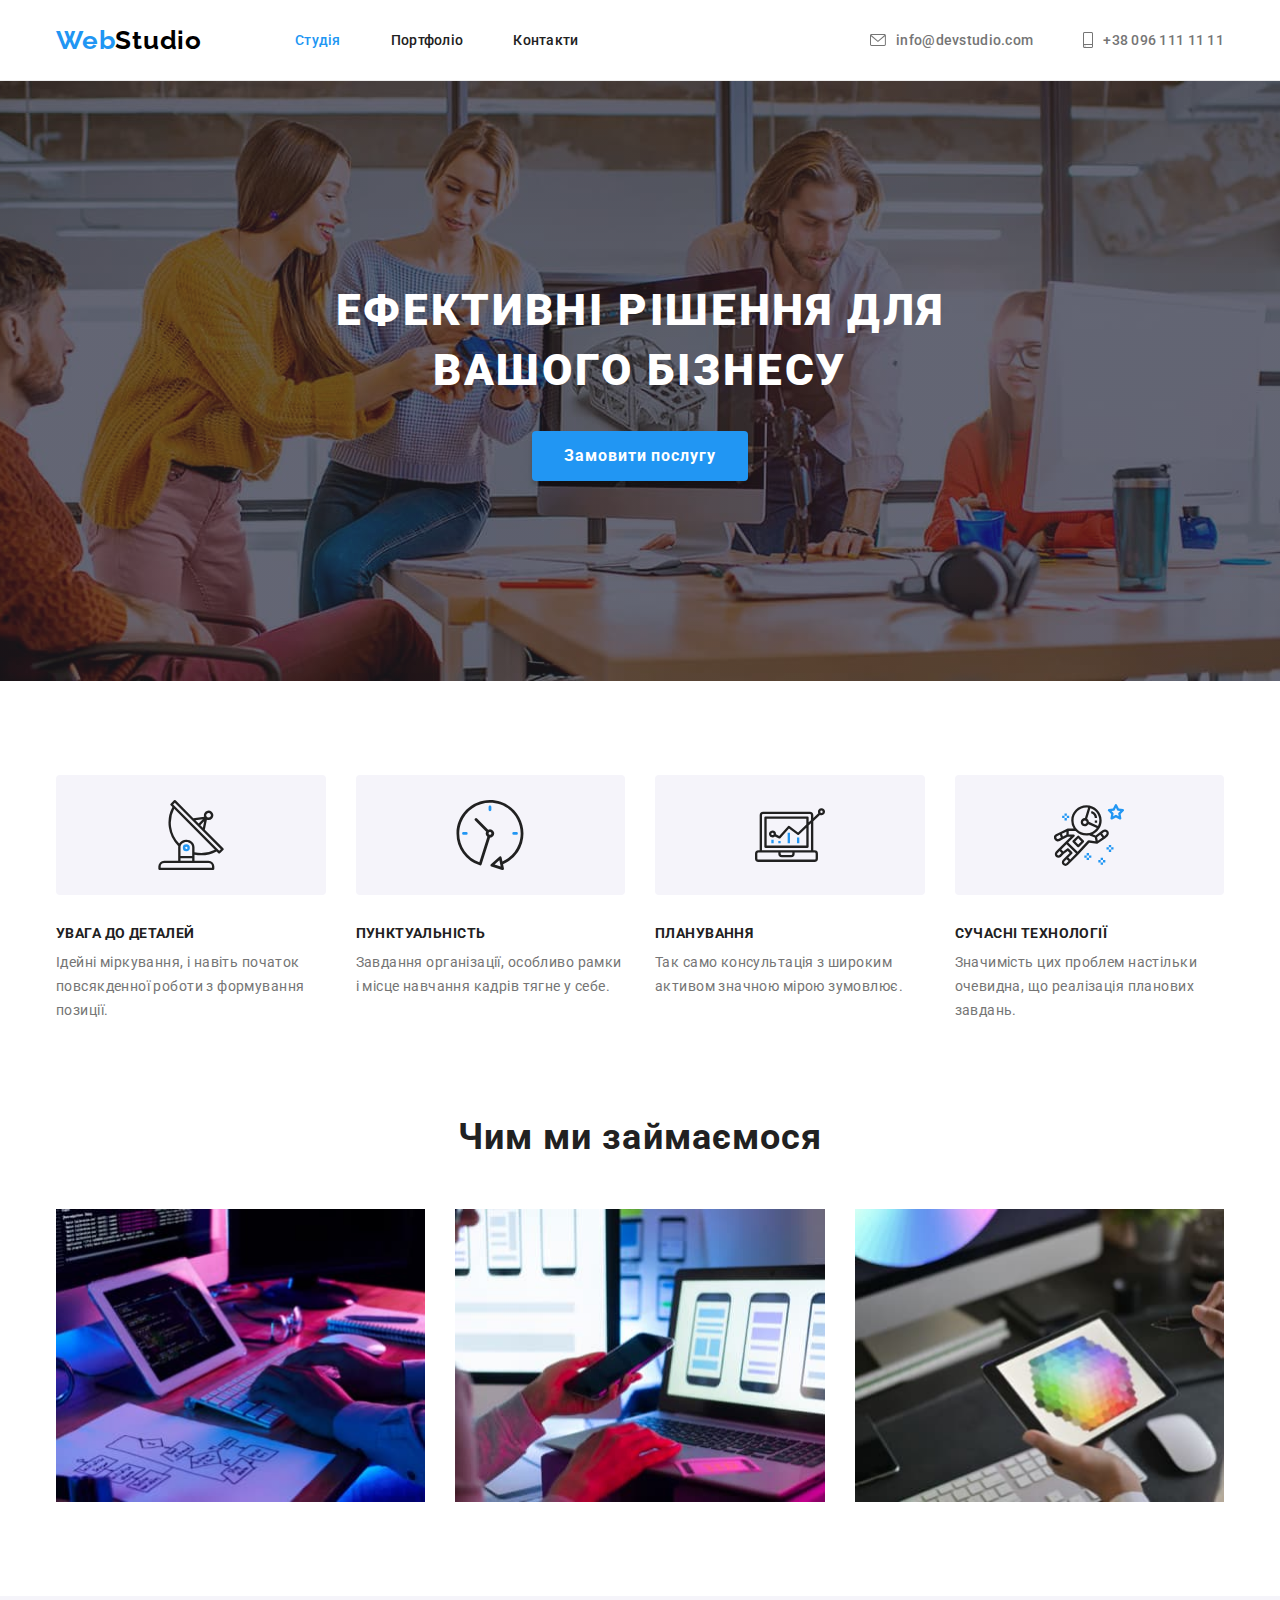
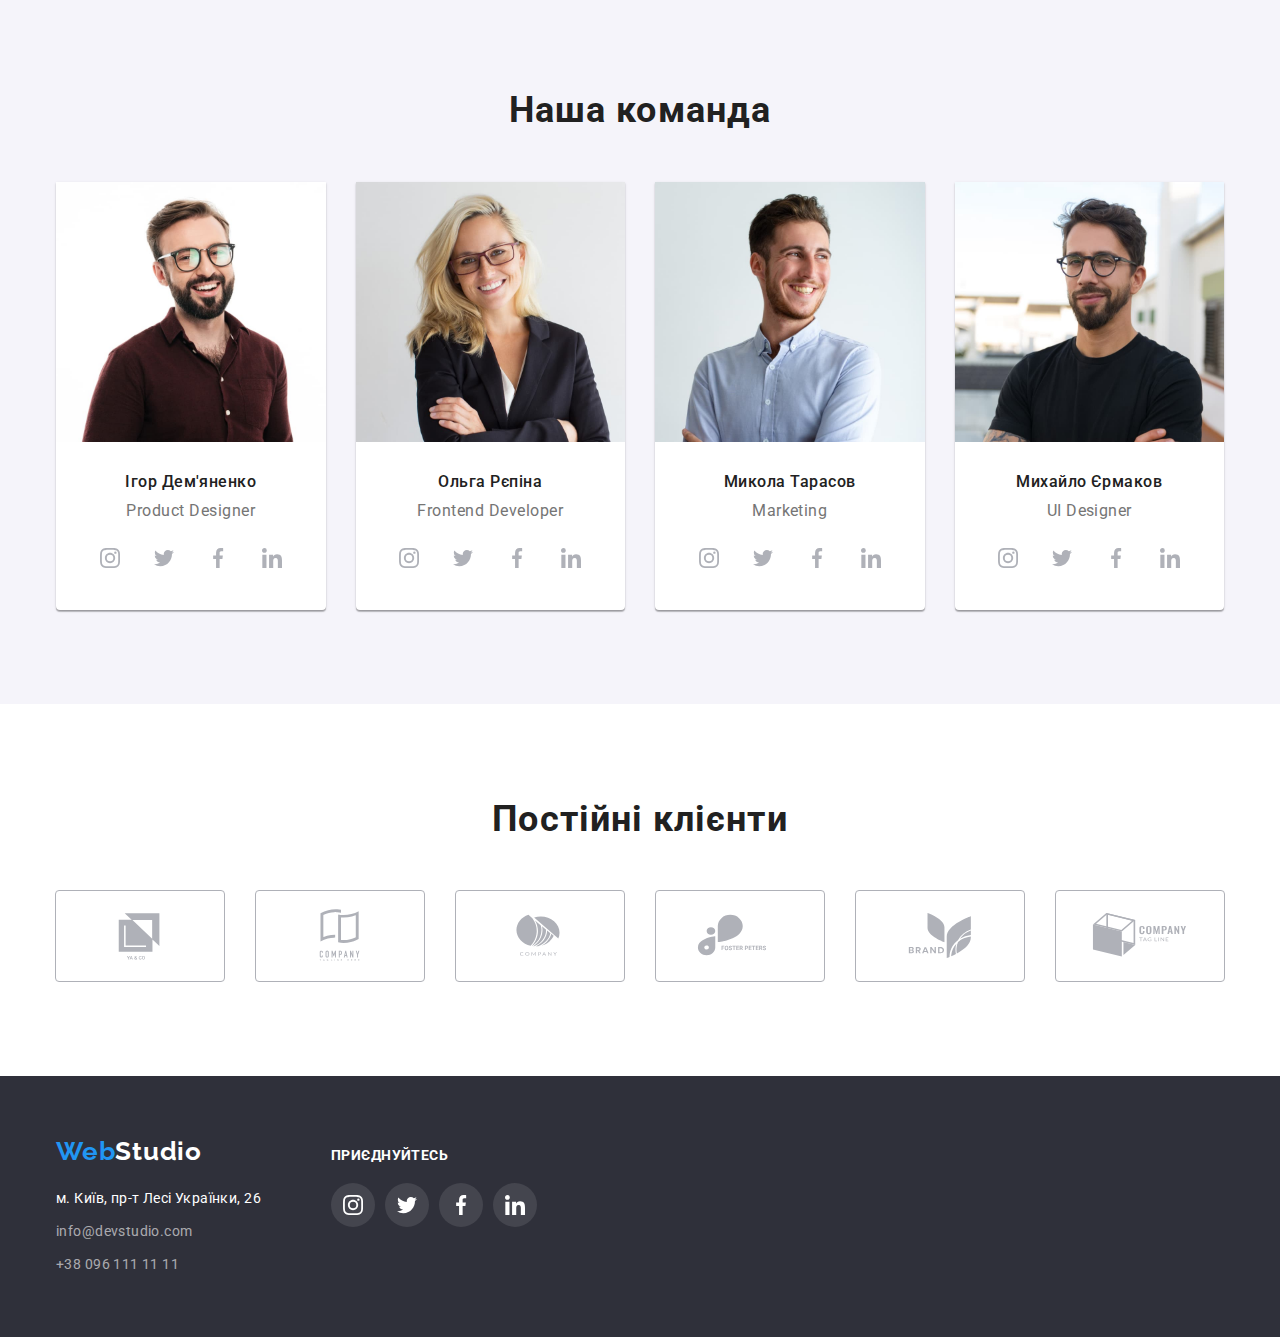
==== index.html @ 3094d122 "копіюю попередній проект" ====
<!DOCTYPE html>
<html lang="uk">
  <head>
    <meta charset="UTF-8" />
    <meta http-equiv="X-UA-Compatible" content="IE=edge" />
    <meta name="viewport" content="width=device-width, initial-scale=1.0" />
    <title>WebStudio</title>
    <link
      href="https://fonts.googleapis.com/css2?family=Raleway:wght@700&family=Roboto:wght@400;500;700;900&display=swap"
      rel="stylesheet"
    />
    <link
      rel="stylesheet"
      href="https://cdnjs.cloudflare.com/ajax/libs/modern-normalize/1.1.0/modern-normalize.min.css"
    />
    <link rel="stylesheet" href="./css/style.css" />
    <link rel="preconnect" href="https://fonts.googleapis.com" />
    <link rel="preconnect" href="https://fonts.gstatic.com" crossorigin />
    <link rel="preconnect" href="https://fonts.googleapis.com" />
    <link rel="preconnect" href="https://fonts.gstatic.com" crossorigin />
    <link rel="preconnect" href="https://fonts.googleapis.com" />
    <link rel="preconnect" href="https://fonts.gstatic.com" crossorigin />
  </head>
  <body>
    <!--Логотип сайту-->
    <header class="header">
      <div class="conteiner">
        <div class="header-conteiner">
          <div class="header-nav">
            <a href="./index.html" class="logo">
              <span class="logo-header">Web</span>Studio
            </a>
            <!--Меню навігайції-->
            <nav class="nav-conteiner">
              <ul class="site-nav">
                <li>
                  <a href="index.html" class="link current">Студія</a>
                    
                </li>
                <li><a href="portfolio.html" class="link">Портфоліо</a></li>
                <li><a href="#" class="link">Контакти</a></li>
              </ul>
            </nav>
          </div>

          <ul class="contacts">
            <li>
              <a href="mailto:info@devstudio.com" class="link">
                <svg class="icon-contacts" width="16px" height="12px">
                  <use href="./images/icons.svg#icon-envelopehover"></use>
                </svg>
                info@devstudio.com
              </a>
            </li>
            <li>
              <a href="tel:+380961111111" class="link">
                <svg class="icon-contacts" width="10px" height="16px">
                  <use href="./images/icons.svg#icon-smartphone"></use>
                </svg>+38 096 111 11 11</a>
            </li>
          </ul>
        </div>
      </div>
    </header>
    <!--Основний контент-->
    <main>
      <!-- Основний контент героя -->
      <section class="main-hero">
        <div class="conteiner">
          <div class="conteiner-hero">
            <h1 class="title-hero">Ефективні рішення для вашого бізнесу</h1>
            <button class="botton-hero" type="button">Замовити послугу</button>
          </div>
        </div>
      </section>
      <!--Сильні сторони-->
      <section class="section">
        <div class="conteiner">
          <h2 class="visually-hidden">Наші переваги</h2>

          <ul class="list-benefits">
            <li class="item">
              <div class="box-benefits">
                <svg class="icon-benefits" width="70" height="70">
                  <use href="./images/icons.svg#icon-antenna1"></use>
                </svg>
              </div>
              <h3 class="subject">Увага до деталей</h3>
              <p class="text">
                Ідейні міркування, і навіть початок повсякденної роботи з
                формування позиції.
              </p>
            </li>

            <li class="item">
              <div class="box-benefits">
                <svg class="icon-benefits" width="70" height="70">
                  <use href="./images/icons.svg#icon-clock1"></use>
                </svg>
              </div>
              <h3 class="subject">Пунктуальність</h3>
              <p class="text">
                Завдання організації, особливо рамки і місце навчання кадрів
                тягне у себе.
              </p>
            </li>

            <li class="item">
              <div class="box-benefits">
                <svg class="icon-benefits" width="70" height="70">
                  <use href="./images/icons.svg#icon-diagram1"></use>
                </svg>
              </div>
              <h3 class="subject">Планування</h3>
              <p class="text">
                Так само консультація з широким активом значною мірою зумовлює.
              </p>
            </li>

            <li class="item">
              <div class="box-benefits">
                <svg class="icon-benefits" width="70" height="70">
                  <use href="./images/icons.svg#icon-astronaut1"></use>
                </svg>
              </div>
              <h3 class="subject">Сучасні технології</h3>
              <p class="text">
                Значимість цих проблем настільки очевидна, що реалізація
                планових завдань.
              </p>
            </li>
          </ul>
        </div>
      </section>
      <!--Чим ми займаємося-->
      <section class="main-working">
        <div class="conteiner">
          <h2 class="title-working">Чим ми займаємося</h2>
          <ul class="list-working">
            <li class="item-working">
              <img src="./images/img1.jpg" alt="Пишем код" width="370" />
            </li>
            <li class="item-working">
              <img
                src="./images/img2.jpg"
                alt="Розробляємо мобільні додатки"
                width="370"
              />
            </li>
            <li class="item-working">
              <img
                src="./images/img3.jpg"
                alt="Розробляємо дизайн"
                width="370"
              />
            </li>
          </ul>
        </div>
      </section>
      <!--Наша команда-->
      <section class="main-team section">
        <div class="conteiner">
          <h2 class="title-team">Наша команда</h2>
          <ul class="list-team">
            <li class="item-team">
              <img src="./images/img4.jpg" alt="Ігор Дем'яненко" width="270" />
              <div class="conteiner-team">
                <p class="text-team">Ігор Дем'яненко</p>
                <p lang="en" class="desc-team">Product Designer</p>
              </div>
              <ul class="soc-list">
                <li class="soc-item"><a class="soc-link" href="#">
                  <svg class="soc-icon" width="20" height="20">
                    <use href="./images/icons.svg#icon-instagram2"></use>
                  </svg>
                </a></li>
                <li class="soc-item"><a class="soc-link" href="#">
                  <svg class="soc-icon" width="20" height="20">
                    <use href="./images/icons.svg#icon-twitter1"></use>
                  </svg>
                </a></li>
                <li class="soc-item"><a class="soc-link" href="#">
                  <svg class="soc-icon" width="20" height="20">
                    <use href="./images/icons.svg#icon-facebook1"></use>
                  </svg>
                </a></li>
                <li class="soc-item"><a class="soc-link" href="#">
                  <svg class="soc-icon" width="20" height="20">
                    <use href="./images/icons.svg#icon-linkedin1"></use>
                  </svg>
                </a></li>
              </ul>
            </li>
            <li class="item-team">
              <img src="./images/img5.jpg" alt="Ольга Рєпіна" width="270" />
              <div class="conteiner-team">
                <p class="text-team">Ольга Рєпіна</p>
                <p lang="en" class="desc-team">Frontend Developer</p>
              </div>
              <ul class="soc-list">
                <li class="soc-item"><a class="soc-link" href="#">
                  <svg class="soc-icon" width="20" height="20">
                    <use href="./images/icons.svg#icon-instagram2"></use>
                  </svg>
                </a></li>
                <li class="soc-item"><a class="soc-link" href="#">
                  <svg class="soc-icon" width="20" height="20">
                    <use href="./images/icons.svg#icon-twitter1"></use>
                  </svg>
                </a></li>
                <li class="soc-item"><a class="soc-link" href="#">
                  <svg class="soc-icon" width="20" height="20">
                    <use href="./images/icons.svg#icon-facebook1"></use>
                  </svg>
                </a></li>
                <li class="soc-item"><a class="soc-link" href="#">
                  <svg class="soc-icon" width="20" height="20">
                    <use href="./images/icons.svg#icon-linkedin1"></use>
                  </svg>
                </a></li>
              </ul>
            </li>
            <li class="item-team">
              <img src="./images/img6.jpg" alt="Микола Тарасов" width="270" />
              <div class="conteiner-team">
                <p class="text-team">Микола Тарасов</p>
                <p lang="en" class="desc-team">Marketing</p>
              </div>
              <ul class="soc-list">
                <li class="soc-item"><a class="soc-link" href="#">
                  <svg class="soc-icon" width="20" height="20">
                    <use href="./images/icons.svg#icon-instagram2"></use>
                  </svg>
                </a></li>
                <li class="soc-item"><a class="soc-link" href="#">
                  <svg class="soc-icon" width="20" height="20">
                    <use href="./images/icons.svg#icon-twitter1"></use>
                  </svg>
                </a></li>
                <li class="soc-item"><a class="soc-link" href="#">
                  <svg class="soc-icon" width="20" height="20">
                    <use href="./images/icons.svg#icon-facebook1"></use>
                  </svg>
                </a></li>
                <li class="soc-item"><a class="soc-link" href="#">
                  <svg class="soc-icon" width="20" height="20">
                    <use href="./images/icons.svg#icon-linkedin1"></use>
                  </svg>
                </a></li>
              </ul>
            </li>
            <li class="item-team">
              <img src="./images/img7.jpg" alt="Михайло Єрмаков" width="270" />
              <div class="conteiner-team">
                <p class="text-team">Михайло Єрмаков</p>
                <p lang="en" class="desc-team">UI Designer</p>
              </div>
              <ul class="soc-list">
                <li class="soc-item"><a class="soc-link" href="#">
                  <svg class="soc-icon" width="20" height="20">
                    <use href="./images/icons.svg#icon-instagram2"></use>
                  </svg>
                </a></li>
                <li class="soc-item"><a class="soc-link" href="#">
                  <svg class="soc-icon" width="20" height="20">
                    <use href="./images/icons.svg#icon-twitter1"></use>
                  </svg>
                </a></li>
                <li class="soc-item"><a class="soc-link" href="#">
                  <svg class="soc-icon" width="20" height="20">
                    <use href="./images/icons.svg#icon-facebook1"></use>
                  </svg>
                </a></li>
                <li class="soc-item"><a class="soc-link" href="#">
                  <svg class="soc-icon" width="20" height="20">
                    <use href="./images/icons.svg#icon-linkedin1"></use>
                  </svg>
                </a></li>
              </ul>
            </li>
          </ul>
        </div>
      </section>
      <!-- Постійні клієнти -->
      <section class="section">
        <div class="conteiner">
          <h2 class="title-clients">Постійні клієнти</h2>
          <ul class="list-clients">
            <li class="item-clients">
            <a href="#" class="link-clients">
                  <svg class="icon-clients" width="106" height="60">
                    <use href="./images/icons.svg#icon-Logo"></use>
                  </svg>              
            </a>
          </li>
            <li class="item-clients"><a href="#" class="link-clients">
              <svg class="icon-clients" width="106" height="60">
                <use href="./images/icons.svg#icon-Logo1"></use>
              </svg> 
            </a></li>
            <li class="item-clients"><a href="#" class="link-clients">
                  <svg class="icon-clients" width="106" height="60">
                    <use href="./images/icons.svg#icon-Logo2"></use>
                  </svg> 
            </a></li>
            <li class="item-clients"><a href="#" class="link-clients">
              <svg class="icon-clients" width="106" height="60">
                <use href="./images/icons.svg#icon-Logo3"></use>
              </svg> 
            </a></li>
            <li class="item-clients"><a href="#" class="link-clients">
              <svg class="icon-clients" width="106" height="60">
                <use href="./images/icons.svg#icon-Logo4"></use>
              </svg> 
            </a></li>
            <li class="item-clients"><a href="#" class="link-clients">
              <svg class="icon-clients" width="106" height="60">
                <use href="./images/icons.svg#icon-Logo5"></use>
              </svg> 
            </a></li>
          </ul>
        </div>
      </section>
    </main>
    <!-- Футер сайту -->
    <footer class="footer-section">
      <div class="conteiner">
        <div class="box-footer">
          <div class="box-footer-logo">
            <div class="conteiner-footer">
              <a href="/" class="logo-footer">
                <span class="footer-desc">Web</span>Studio
              </a>
                    </div>          
                      <address class="footer-address">
                        <ul class="list-footer">
                          <li class="item-footer">
                            <a
                              href="https://goo.gl/maps/CPtrU1FHBa2aNyZL9"
                              target="_blank"
                              rel="noopener noreferrer nofollow"
                              class="address-link map-link"
                              >м. Київ, пр-т Лесі Українки, 26</a
                            >
                          </li>
                          <li class="item-footer">
                            <a href="mailto:info@devstudio.com" class="address-link"
                              >info@devstudio.com</a
                            >
                          </li>
                          <li class="item-footer">
                            <a href="tel:+380961111111" class="address-link"
                              >+38 096 111 11 11</a
                            >
                          </li>
                        </ul>
                      </address>
          </div>
          <div class="box-footer-social">
            <h2 class="social-title">Приєднуйтесь</h2>
            <ul class="social-list">
              <li>
                <a href="#" class="social-link">
                <svg width="20" hight="20">
                <use href="./images/icons.svg#icon-instagram2"></use>
              </svg></a>
            </li>
              <li>
                <a href="#" class="social-link">
                <svg width="20" hight="20">
                <use href="./images/icons.svg#icon-twitter1"></use>
              </svg></a>
            </li>
              <li>
                <a href="#" class="social-link">
                <svg width="20" hight="20">
                <use href="./images/icons.svg#icon-facebook1"></use>
              </svg></a>
            </li>
              <li>
                <a href="#" class="social-link">
                <svg width="20" hight="20">
                <use href="./images/icons.svg#icon-linkedin1"></use>
              </svg></a>
            </li>
            </ul>
          </div>
        </div>
      </div>
    </footer>
  </body>
</html>
---- css/style.css ----
/* Колір основного тектсу #212121*/
/*Вторичний колір #757575*/
/* Білий #FFFFFF */
/* Акцент #2196F3 */
/* Вторичний колір фона #F5F4FA */
/* Колір логотипу #000000 */
/* Колір фону героя #2F303A */
/* Обов'язково box-sizing!!  */

:root {
    --primary-text-color: #212121;
    --title-text-color: #FFFFFF;
    --desc-text-color: #757575;
    --accent-color: #2196F3;
    --section-content: 94px;
    --icon-pramery-color: #AFB1B8;
    --icon-accent-color: #2196F3;
    --icon-soc-footer: #ffffff;
    --icon-bcg-color: #FFFFFF;
    --bcg-color-benefits: #F5F4FA;
}


body {

    background-color: var(--title-text-color);
    color: var(--primary-text-color);
    
    font-family: 'Roboto', sans-serif;

}
a {
    text-decoration: none;
}
ul {
    list-style-type: none;
}

h1,
h2,
h3,
h4,
h5,
h6,
p {
    margin: 0;
}
img {
    display: block;
    max-width: 100%;
    height: auto;
}
/* Клас контейнер */
.conteiner {
    width: 100%;
    height: auto;
    max-width: 1200px;
    margin: 0 auto;
    padding: 0 16px;
}
/* Клас секшен */
.section {
    padding: var(--section-content) 0;
}

.main-working {
    padding-bottom: var(--section-content);
}

.site-nav .link.current {
    color: var(--accent-color);
}

.header {
    border-bottom: 1px solid #ECECEC;
}

.filter-portfolio {
    padding: var(--section-content) 0;
}

/* Стиль логотипу */

.header-conteiner {
    display: flex;
    align-items: center;
    justify-content: space-between;
}
.header-nav {
    display: flex;
    align-items: center;
    justify-content: space-between;
    gap: 93px;

}

.site-nav {
    display: flex;
    align-items: center;
    gap: 50px;

    padding: 0;
}

.logo {
  
    font-family: 'Raleway';
    font-weight: 700;
    font-size: 26px;
    line-height: 1.192;
    letter-spacing: 0.03em;
    color: #000000;
}

.logo-header {
    color: var(--accent-color)
}

/* Стилізація навігації сайту */

.site-nav .link {
    font-weight: 500;
    font-size: 14px;
    line-height: 1.142;
    letter-spacing: 0.02em;

    color: var(--primary-text-color)
}

.site-nav .link:hover,
.site-nav .link:focus {
   
    color: var(--accent-color);
}

/* Стилізація контактів  */
.contacts {
    display: flex;
    align-items: center;
    gap: 50px;
    padding: 32px 0;
    margin: 0;

    font-weight: 500;
    font-size: 14px;
    line-height: 1.142;
    letter-spacing: 0.02em;
}
/* Стилізація посилань контактів */
.contacts .link {
    display: flex;
    align-items: center;
    gap: 10px;
    color: var(--desc-text-color);

}
/* Стилізація СВГ зображень */
.icon-contacts {
    fill: currentColor
}

.contacts .link:hover, 
.link:focus{
    color: var(--accent-color);
}

.contacts .link:hover .icon-contacts {
    color: var(--icon-accent-color);
}

.contacts .link:focus .icon-contacts {
    color: var(--icon-accent-color);
}

/* Стилізація героя головного контенту */

.main-hero {
    background-color: #2F303A;
    padding: 200px 0;
    max-width: 1600px;
    height: 600px;
    margin-left: auto;
    margin-right: auto;
    background-image: linear-gradient(to right, rgba(47, 48, 58, 0.4), 
    rgba(47, 48, 58, 0.4)), url("../images/Img-hero.jpg");
    background-repeat: no-repeat;
    background-position: center;
    background-size: cover;
}
 

.title-hero {
    max-width: 696px;

    margin:0 auto 30px auto;
        
    font-weight: 900;
    font-size: 44px;
    line-height: 1.363;
    letter-spacing: 0.06em;
    text-transform: uppercase;
    text-align: center;
    color: var(--title-text-color)
}


.botton-hero {
    margin: 0 auto;
    padding: 10px 32px;
     
    font-family: inherit;
    font-weight: 700;
    font-size: 16px;
    line-height: 1.875;
    border: 0px;
    background: var(--accent-color);
    box-shadow: 0px 4px 4px rgba(0, 0, 0, 0.15);
    border-radius: 4px;
    
    display: flex;
    align-items: center;
    text-align: center;
    letter-spacing: 0.06em;
    color: var(--title-text-color);
}

.botton-hero:hover,
.botton-hero:focus {
    background: #188CE8;
}

/* Стилізація секції "Наші переваги" */
.visually-hidden {
    position: absolute;
    white-space: nowrap;
    width: 1px;
    height: 1px;
    overflow: hidden;
    border: 0;
    padding: 0;
    clip: rect(0 0 0 0);
    clip-path: inset(50%);
    margin: -1px;
}

.list-benefits {
    padding: 0;
    margin: 0;
    margin-right: -30px;

    display: flex;
    flex-wrap: wrap;
}
.list-benefits > .item {
    flex-basis: calc(100%/4 - 30px);
    margin-right: 30px;
}
/* Стилізація іконок "Наші переваги" */

.box-benefits {
    max-width: 100%;   
    height: 120px;
    margin-bottom: 30px;
    display: flex;
    justify-content: center;
    align-items: center;
    border-radius: 4px;
    background-color: var(--bcg-color-benefits)
    
}

.subject {
    margin-bottom: 10px;
}

.list-benefits .subject {
    font-weight: 700;
    font-size: 14px;
    line-height: 1.142;
    letter-spacing: 0.03em;
    text-transform: uppercase;
}

.list-benefits .text {
    font-size: 14px;
    line-height: 1.714;
    letter-spacing: 0.03em;
    color: var(--desc-text-color)
}

/*Стилізація секції "Чим ми займаємось"  */
.title-working {
    text-align: center;
    font-weight: 700;
    font-size: 36px;
    line-height: 1.166;
    letter-spacing: 0.03em;

    margin-bottom: 50px;
}

.list-working {
    display: flex;
    flex-wrap: wrap;
    gap: 30px;
    padding: 0;
    margin: 0;
    margin-right: -30px;
}
.item-working {
    flex-basis: calc(100%/3 - 30px);
}

/* Секція "Наша команда" */
.main-team {
    background: #F5F4FA;
}

.title-team {
    font-weight: 700;
    font-size: 36px;
    line-height: 1.166;
    letter-spacing: 0.03em;
    text-align: center;
    margin-bottom: 50px;
}

.list-team {
    display: flex;
    flex-wrap: wrap;
    gap: 30px;

    margin: 0;
    padding: 0;
    margin-right: -30px;
}

.item-team {
    flex-basis: calc(100%/4 - 30px);

    background: var(--title-text-color);
    box-shadow: 0px 1px 3px rgba(0, 0, 0, 0.12), 0px 1px 1px 
    rgba(0, 0, 0, 0.14), 0px 2px 1px rgba(0, 0, 0, 0.2);
    border-radius: 0px 0px 4px 4px;
}

.conteiner-team {
    text-align: center;
    padding-top: 30px;
    margin-bottom: 16px;
}


.list-team .text-team {
    font-weight: 500;
    font-size: 16px;
    line-height: 1.187;
    letter-spacing: 0.03em;

    margin-bottom: 10px;
}

.list-team .desc-team {
    font-weight: 400;
    font-size: 16px;
    line-height: 1.187;
    letter-spacing: 0.03em;
    color: var(--desc-text-color)
}

/* Додавання соц.мереж */

.soc-list {
    display: flex;
    justify-content: center;
    gap: 10px;

    padding: 0;
    margin: 0;
    margin-bottom: 30px;
}

.soc-link {
    width: 44px;
    height: 44px;
    border-radius: 50%;
    display: flex;
    align-items: center;
    justify-content: center;
    background-color: var(--icon-bcg-color);
    fill: var(--icon-pramery-color);
}

.soc-link:hover,
.soc-link:focus {
    background-color: var(--icon-accent-color);
    outline: none;
    fill: var(--icon-bcg-color);
}

/* Секція постійні клієнти */

.title-clients {
    font-weight: 700;
    font-size: 36px;
    line-height: 1.1666em;
    text-align: center;
    letter-spacing: 0.03em;
    margin-bottom: 50px;
}

.list-clients {
    margin: 0;
    padding: 0;
    display: flex;
    justify-content: center;
    align-items: center;
    gap: 30px;
}

.link-clients {
    width: 170px;   
    height: 92px;
    display: flex;
    justify-content: center;
    align-items: center;
    border: 1px solid var(--icon-pramery-color);
    border-radius: 4px;
    fill: var(--icon-pramery-color);
    background-color: var(--icon-bcg-color);
}

.link-clients:hover,
.link-clients:focus
 {
    fill: var(--icon-accent-color);
    outline: none;
    border: 1px solid var(--icon-accent-color);
}

/* Стилі кнопок фільтра */

.items-botton {
    display: flex;
    justify-content: center;
    align-items: center;
    gap: 8px;

    padding: 0;
    margin: 0;
    margin-bottom: 50px;
}

.btn {
    padding: 6px 22px;

    border: 0px;
    background: #F5F4FA;
    border-radius: 4px;
    font-family: 'Roboto';
    font-weight: 500;
    font-size: 16px;
    line-height: 1.625;
    text-align: center;
    letter-spacing: 0.03em;
}

.btn:hover,
.btn:focus {
    background: var(--accent-color);
    box-shadow: 0px 3px 1px rgba(0, 0, 0, 0.1), 0px 1px 2px rgba(0, 0, 0, 0.08), 0px 2px 2px rgba(0, 0, 0, 0.12);
    color: var(--title-text-color)
}

/* Стилі контенту портфоліо */
.list-portfolio {
    padding: 0;
    margin: 0;
    margin-right: -30px;


    display: flex;
    flex-wrap: wrap;
    gap: 30px;
}

.item-portfolio {
    flex-basis: calc(100%/3 - 30px);

    background: var(--title-text-color)
}

.item-portfolio:hover {
    box-shadow: 0px 1px 1px rgba(0, 0, 0, 0.12), 
    0px 4px 4px rgba(0, 0, 0, 0.06), 
    1px 4px 6px rgba(0, 0, 0, 0.16);
}

.list-portfolio > .item-portfolio {
    border: 1px solid #EEEEEE;
}

.text-portfolio {
    padding: 20px 24px;
}

.list-portfolio .title {
    font-weight: 700;
    font-size: 18px;
    line-height: 2;
    letter-spacing: 0.06em;
    color: var(--primary-text-color);
}

.list-portfolio .text {
    font-size: 16px;
    line-height: 1.875;
    letter-spacing: 0.03em;
    color: var(--desc-text-color)
}

/* Стіль футера */
.footer-section {
    background: #2F303A;
    padding: 60px 0;
}

.box-footer {
    display: flex;
    align-items: baseline;
    gap: 70px;

}

.conteiner-footer {
    margin-bottom: 20px;
}

.logo-footer {
    font-family: 'Raleway';
    font-weight: 700;
    font-size: 26px;
    line-height: 31px;
    letter-spacing: 0.03em;
    color: var(--title-text-color)
}

.footer-desc {
    color: var(--accent-color);
}

.list-footer {
    margin: 0;
    padding: 0;
}


.item-footer:not(:last-child) {
    margin-bottom: 9px;
}

.item-footer > .map-link {
    font-size: 14px;
    line-height: 1.714;
    letter-spacing: 0.03em;
    color: var(--title-text-color);
}

.address-link {
    font-style: normal;
    font-size: 14px;
    line-height: 1.714;
    letter-spacing: 0.03em;
    color: rgba(255, 255, 255, 0.6);
}

.address-link:hover,
.address-link:focus {
    color: var(--accent-color)
}

.social-title {
    margin-bottom: 20px;
    font-weight: 700;
    font-size: 14px;
    line-height: 1.142em;
    letter-spacing: 0.03em;
    text-transform: uppercase;
    color: var(--title-text-color)
    
}

.social-list {
    padding: 0;
    margin: 0;
    display: flex;
    align-items: center;
    gap: 10px;
}

.social-link {
    width: 44px;
    height: 44px;
    border-radius: 50%;
    display: flex;
    justify-content: center;
    background: rgba(255, 255, 255, 0.1);
    fill: var(--icon-soc-footer);
}

.social-link:hover, 
.social-link:focus
{
    background-color: var(--icon-accent-color);
}
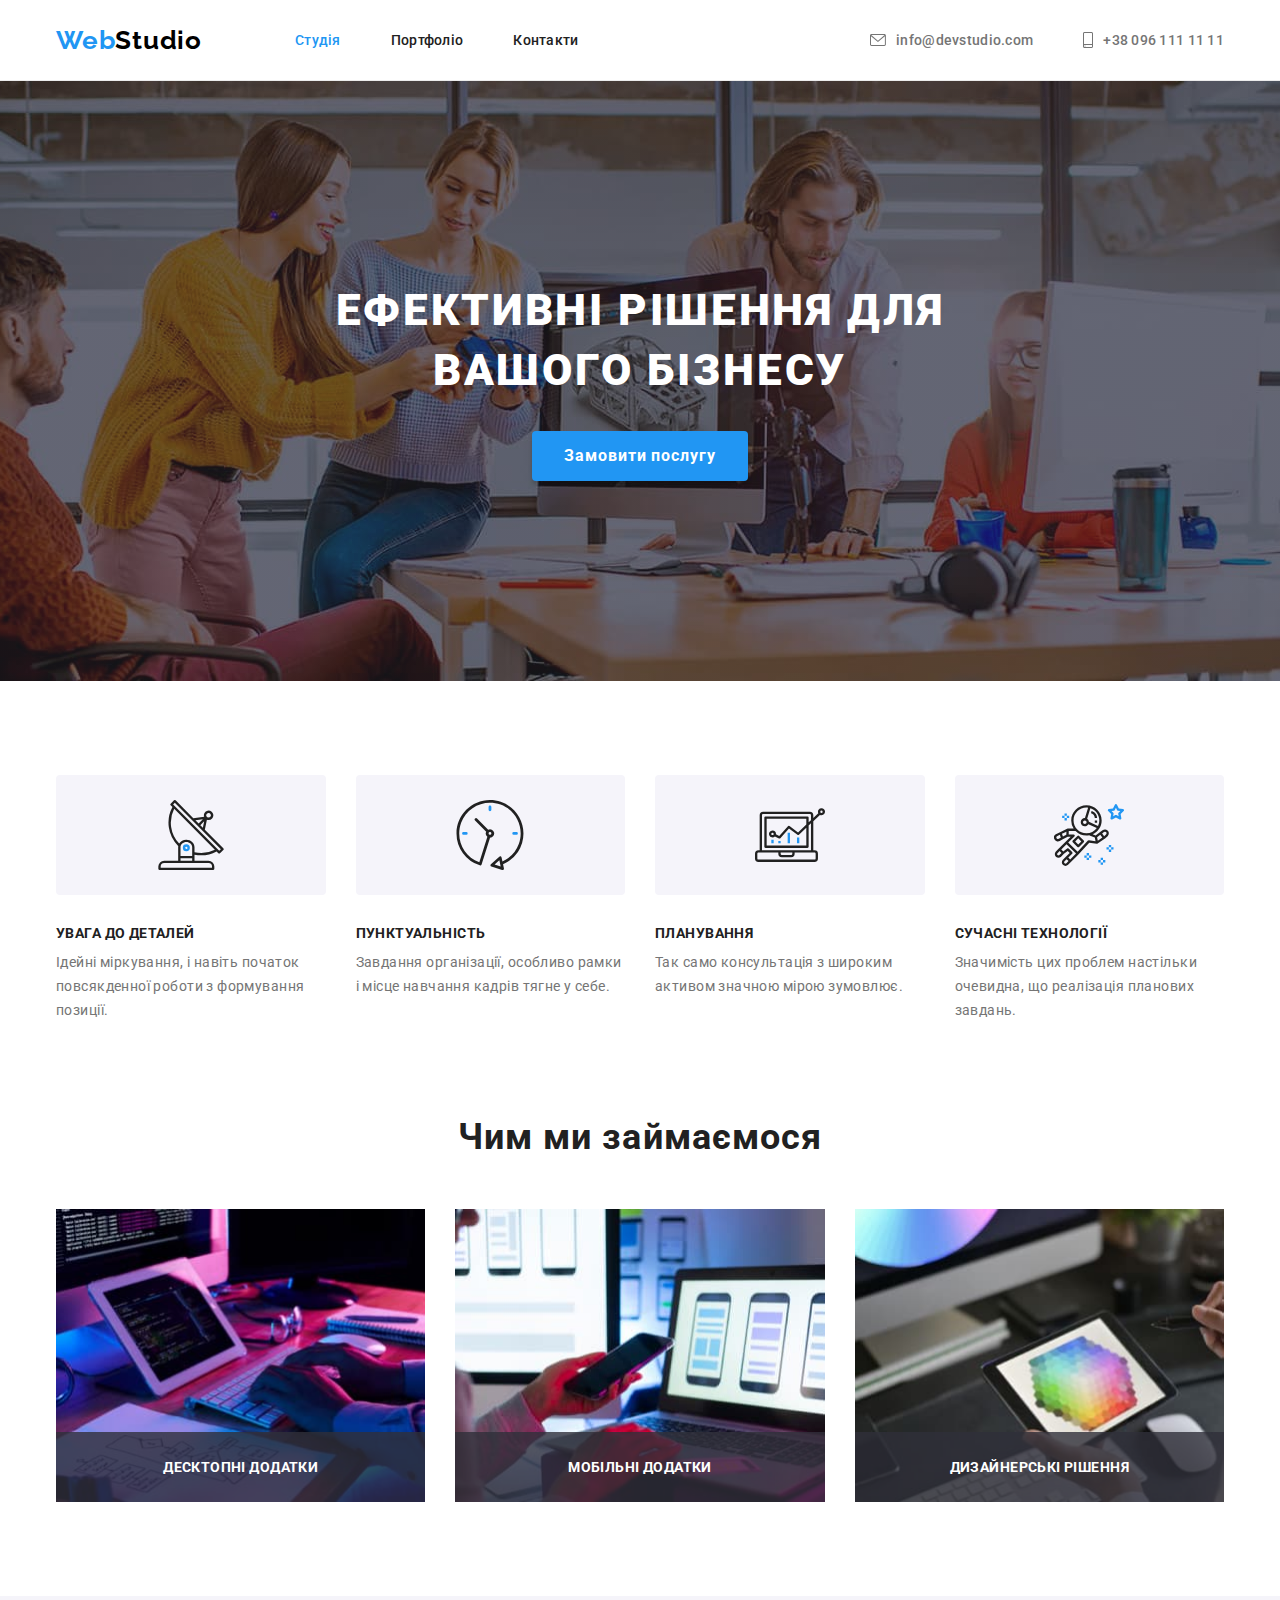
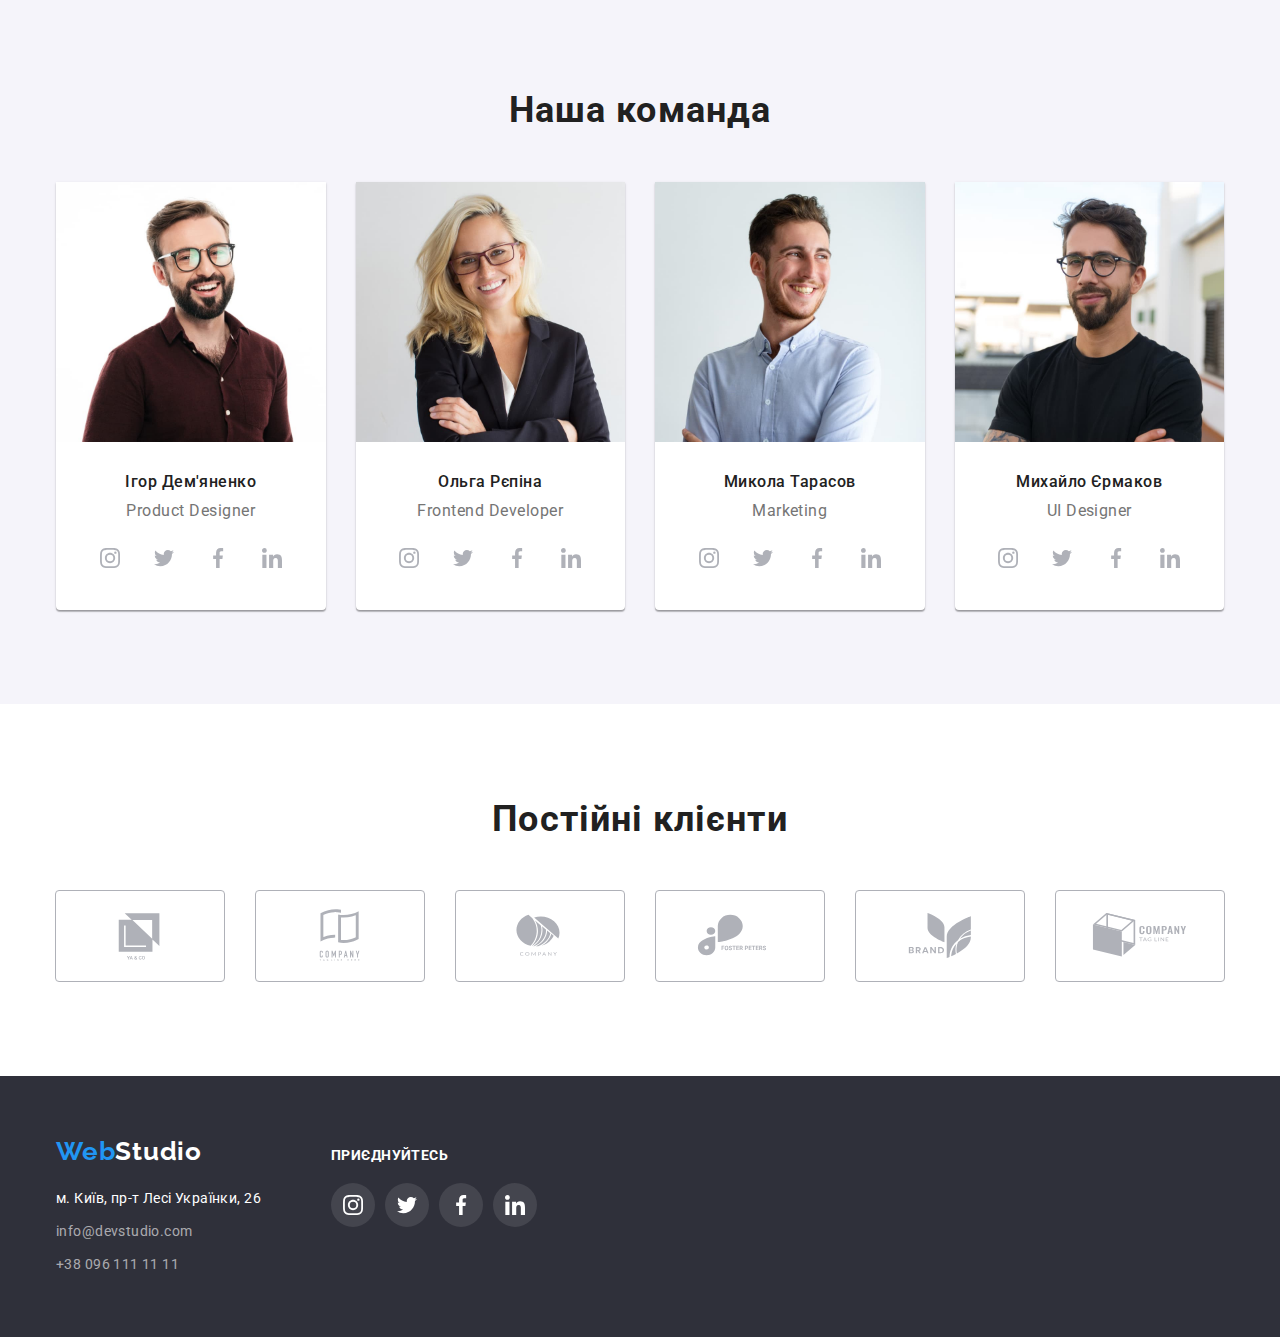
==== commit 07c0ea02: "додавання css переходів" ====
--- a/index.html
+++ b/index.html
@@ -139,6 +139,7 @@
           <ul class="list-working">
             <li class="item-working">
               <img src="./images/img1.jpg" alt="Пишем код" width="370" />
+             <p class="text-working">Десктопні додатки</p> 
             </li>
             <li class="item-working">
               <img
@@ -146,6 +147,7 @@
                 alt="Розробляємо мобільні додатки"
                 width="370"
               />
+              <p class="text-working">Мобільні додатки</p>
             </li>
             <li class="item-working">
               <img
@@ -153,6 +155,7 @@
                 alt="Розробляємо дизайн"
                 width="370"
               />
+              <p class="text-working">Дизайнерські рішення</p>
             </li>
           </ul>
         </div>
--- a/css/style.css
+++ b/css/style.css
@@ -308,7 +308,25 @@
     margin-right: -30px;
 }
 .item-working {
+    position: relative;
     flex-basis: calc(100%/3 - 30px);
+}
+
+.text-working {
+    position: absolute;
+    bottom: 0;
+    width: 100%;
+    padding: 27px 0;
+    background-color:rgba(47, 48, 58, 0.8);
+    
+    font-weight: 700;
+    font-style: normal;
+    font-size: 14px;
+    line-height: 1.142;
+    text-align: center;
+    letter-spacing: 0.03em;
+    text-transform: uppercase;
+    color: var(--title-text-color);
 }
 
 /* Секція "Наша команда" */
@@ -389,6 +407,11 @@
     justify-content: center;
     background-color: var(--icon-bcg-color);
     fill: var(--icon-pramery-color);
+
+    transition-property: background-color, fill;
+    transition-duration: 250ms;
+    transition-timing-function: cubic-bezier(0.4, 0, 0.2, 1);
+    transition-delay: 0;
 }
 
 .soc-link:hover,
@@ -428,6 +451,11 @@
     border-radius: 4px;
     fill: var(--icon-pramery-color);
     background-color: var(--icon-bcg-color);
+
+    transition-property: fill, border;
+    transition-duration: 250ms;
+    transition-timing-function: cubic-bezier(0.4, 0, 0.2, 1);
+    transition-delay: 0;
 }
 
 .link-clients:hover,
@@ -463,11 +491,16 @@
     line-height: 1.625;
     text-align: center;
     letter-spacing: 0.03em;
+
+    transition-property: background-color, box-shadow, color;
+    transition-duration: 250ms;
+    transition-timing-function: cubic-bezier(0.4, 0, 0.2, 1);
+    transition-delay: 0;
 }
 
 .btn:hover,
 .btn:focus {
-    background: var(--accent-color);
+    background-color: var(--accent-color);
     box-shadow: 0px 3px 1px rgba(0, 0, 0, 0.1), 0px 1px 2px rgba(0, 0, 0, 0.08), 0px 2px 2px rgba(0, 0, 0, 0.12);
     color: var(--title-text-color)
 }
@@ -478,7 +511,6 @@
     margin: 0;
     margin-right: -30px;
 
-
     display: flex;
     flex-wrap: wrap;
     gap: 30px;
@@ -486,8 +518,12 @@
 
 .item-portfolio {
     flex-basis: calc(100%/3 - 30px);
-
-    background: var(--title-text-color)
+    background: var(--title-text-color);
+    
+    transition-property: box-shadow, transform;
+    transition-duration: 250ms;
+    transition-timing-function: cubic-bezier(0.4, 0, 0.2, 1);
+    transition-delay: 0;
 }
 
 .item-portfolio:hover {
@@ -495,9 +531,39 @@
     0px 4px 4px rgba(0, 0, 0, 0.06), 
     1px 4px 6px rgba(0, 0, 0, 0.16);
 }
+.item-portfolio:hover .overlay {
+    transform: translateY(0);
+}
 
 .list-portfolio > .item-portfolio {
     border: 1px solid #EEEEEE;
+}
+
+.box-portfolio {
+    position: relative;
+    overflow: hidden;
+}
+
+.overlay {
+    position: absolute;
+    bottom: 0;;
+    width: 100%;
+    height: 100%;
+    transform: translateY(100%);
+    transition: transform 250ms cubic-bezier(0.4, 0, 0.2, 1);
+    padding: 63px 24px;
+    background-color: rgba(33, 150, 243, 0.9);
+
+}
+
+
+.text-overlay {
+    font-style: normal;
+    font-weight: 400;
+    font-size: 18px;
+    line-height: 1.555;
+    letter-spacing: 0.03em;
+    color: var(--title-text-color);
 }
 
 .text-portfolio {
@@ -579,6 +645,8 @@
     color: var(--accent-color)
 }
 
+/* Соцільні мережі футера */
+
 .social-title {
     margin-bottom: 20px;
     font-weight: 700;
@@ -606,6 +674,12 @@
     justify-content: center;
     background: rgba(255, 255, 255, 0.1);
     fill: var(--icon-soc-footer);
+
+    transition-property: background-color;
+    transition-duration: 250ms;
+    transition-timing-function: cubic-bezier(0.4, 0, 0.2, 1);
+    transition-delay: 0;
+    
 }
 
 .social-link:hover, 
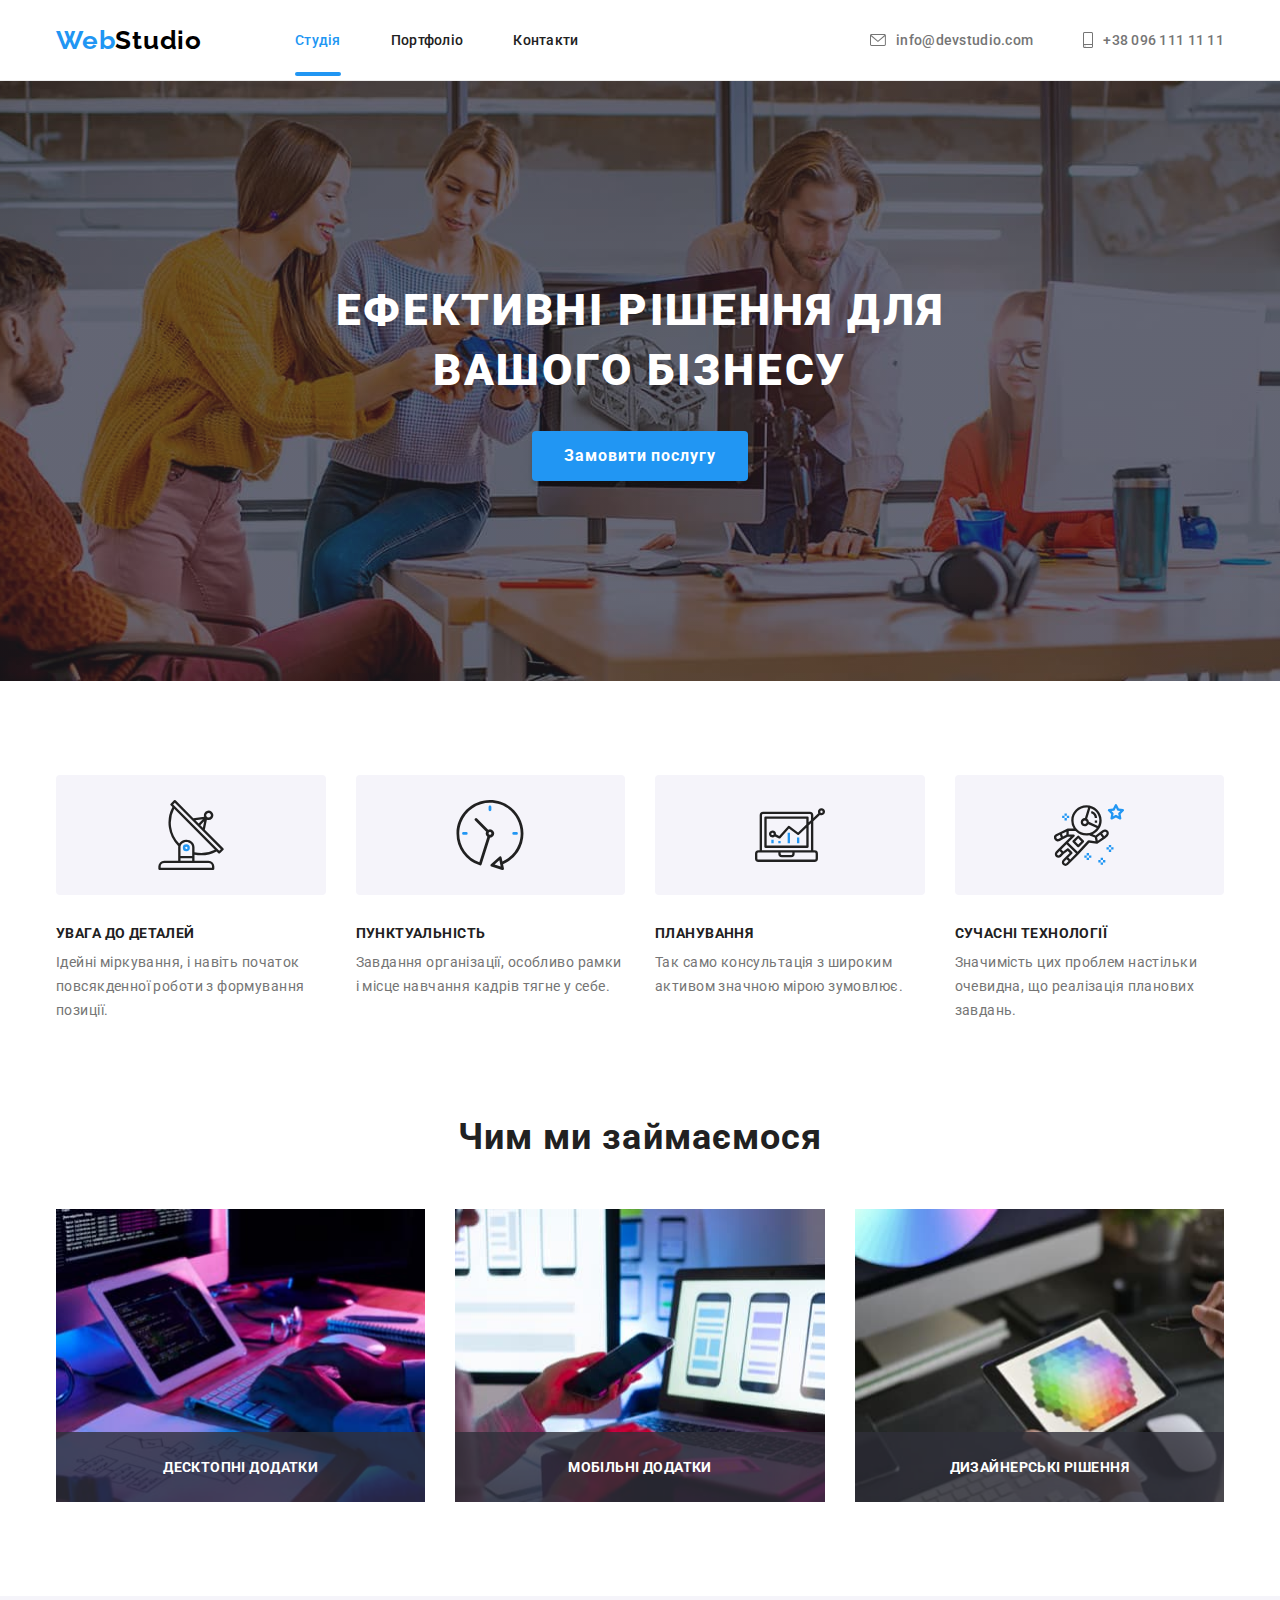
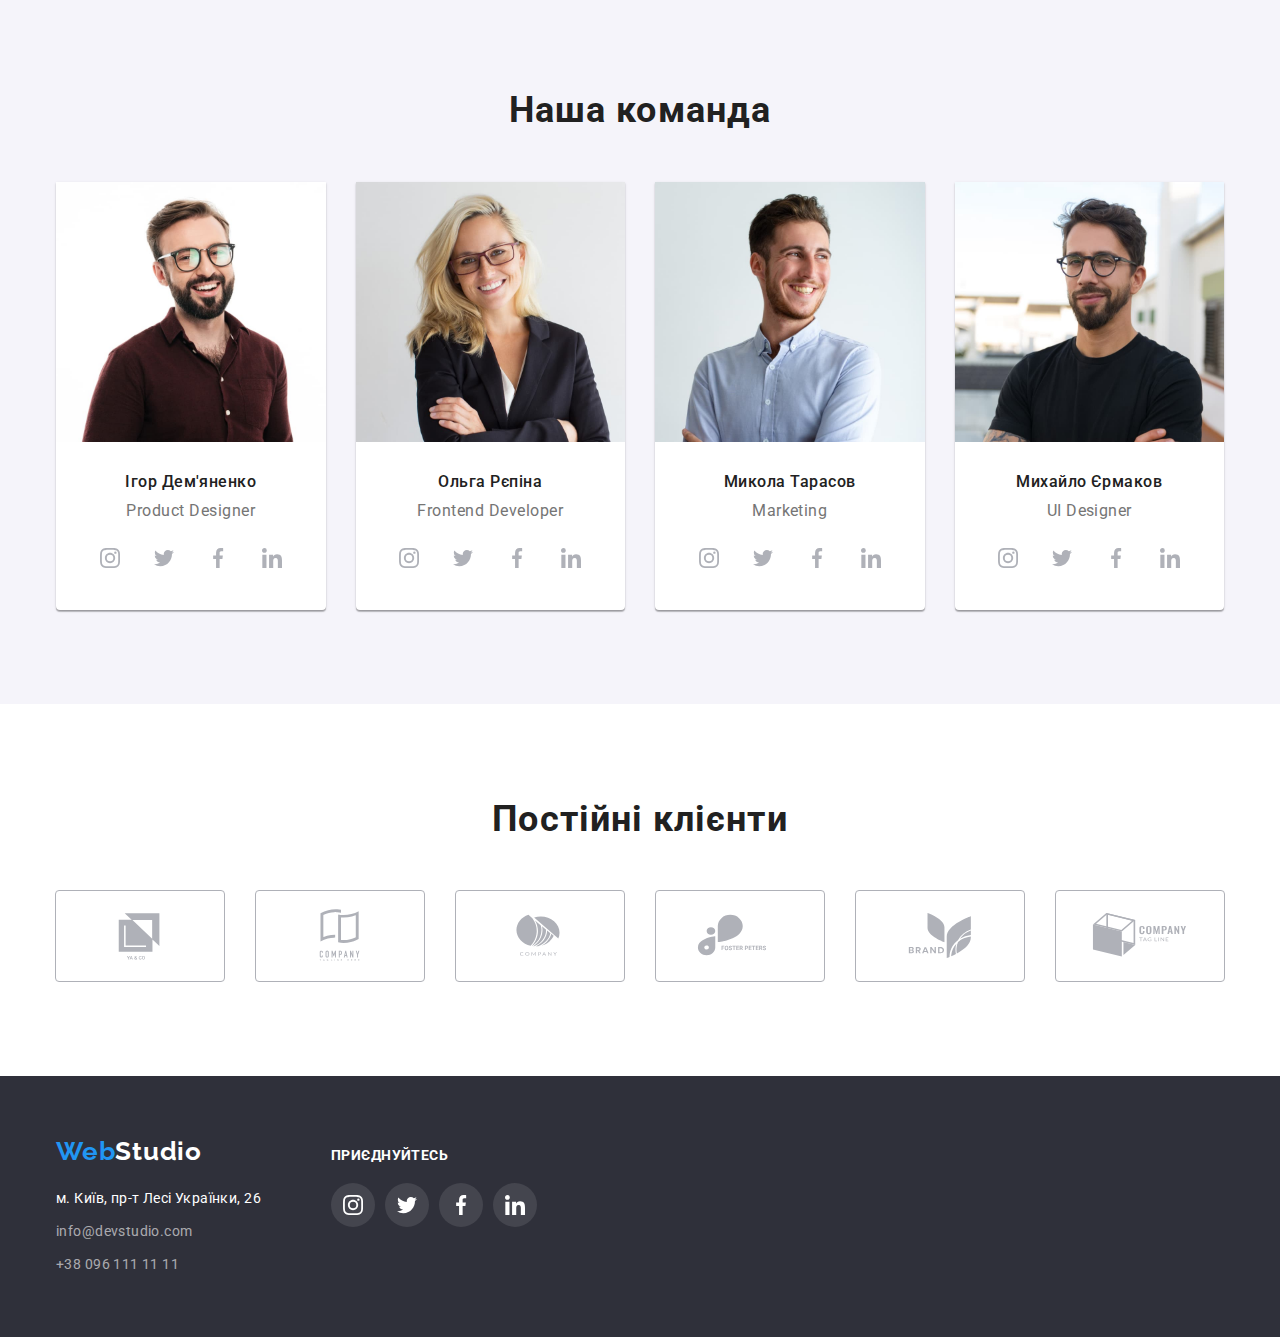
==== commit 8592ce2c: "відправляю на перевірку" ====
--- a/index.html
+++ b/index.html
@@ -44,7 +44,7 @@
           </div>
 
           <ul class="contacts">
-            <li>
+            <li class="contacts-item">
               <a href="mailto:info@devstudio.com" class="link">
                 <svg class="icon-contacts" width="16px" height="12px">
                   <use href="./images/icons.svg#icon-envelopehover"></use>
@@ -52,7 +52,7 @@
                 info@devstudio.com
               </a>
             </li>
-            <li>
+            <li class="contacts-item">
               <a href="tel:+380961111111" class="link">
                 <svg class="icon-contacts" width="10px" height="16px">
                   <use href="./images/icons.svg#icon-smartphone"></use>
@@ -69,7 +69,8 @@
         <div class="conteiner">
           <div class="conteiner-hero">
             <h1 class="title-hero">Ефективні рішення для вашого бізнесу</h1>
-            <button class="botton-hero" type="button">Замовити послугу</button>
+            <button class="botton-hero" type="button" data-modal-open>
+              Замовити послугу</button>
           </div>
         </div>
       </section>
@@ -391,5 +392,17 @@
         </div>
       </div>
     </footer>
+    <!-- Модельне вікно -->
+    <div class="backdrop is-hidden" data-modal>
+      <div class="modal">
+        <button class="modal-button" type="button" data-modal-close>
+          <svg class="icon-modal" width="18" height="18">
+            <use href="./images/icons.svg#icon-close-black-18dp"></use>
+          </svg>
+        </button>
+      </div>
+    </div>
+
+    <script src="./js/modal.js"></script>
   </body>
 </html>
--- a/css/style.css
+++ b/css/style.css
@@ -18,6 +18,7 @@
     --icon-soc-footer: #ffffff;
     --icon-bcg-color: #FFFFFF;
     --bcg-color-benefits: #F5F4FA;
+    --bcg-modal: #ffffff;
 }
 
 
@@ -68,6 +69,7 @@
 }
 
 .site-nav .link.current {
+    position: relative;
     color: var(--accent-color);
 }
 
@@ -124,7 +126,12 @@
     line-height: 1.142;
     letter-spacing: 0.02em;
 
-    color: var(--primary-text-color)
+    color: var(--primary-text-color);
+    
+    transition-property: color;
+    transition-duration: 250ms;
+    transition-timing-function: cubic-bezier(0.4, 0, 0.2, 1);
+    transition-delay: 0;
 }
 
 .site-nav .link:hover,
@@ -133,6 +140,19 @@
     color: var(--accent-color);
 }
 
+.current::after {
+    content: '';
+    position: absolute;
+    left: 0;
+    right: 0;
+    bottom: -28px;
+    width: 100%;
+    height: 4px;
+    background-color: var(--accent-color);
+    border-radius: 2px;
+
+}
+
 /* Стилізація контактів  */
 .contacts {
     display: flex;
@@ -152,12 +172,22 @@
     align-items: center;
     gap: 10px;
     color: var(--desc-text-color);
-
+    fill: var(--desc-text-color);
+
+    transition-property: color;
+    transition-duration: 250ms;
+    transition-timing-function: cubic-bezier(0.4, 0, 0.2, 1);
+    transition-delay: 0;
 }
 /* Стилізація СВГ зображень */
-.icon-contacts {
-    fill: currentColor
-}
+
+.contacts .icon-contacts {
+    transition-property: fill;
+    transition-duration: 250ms;
+    transition-timing-function: cubic-bezier(0.4, 0, 0.2, 1);
+    transition-delay: 0;
+}
+
 
 .contacts .link:hover, 
 .link:focus{
@@ -165,11 +195,11 @@
 }
 
 .contacts .link:hover .icon-contacts {
-    color: var(--icon-accent-color);
+    fill: var(--icon-accent-color);
 }
 
 .contacts .link:focus .icon-contacts {
-    color: var(--icon-accent-color);
+    fill: var(--icon-accent-color);
 }
 
 /* Стилізація героя головного контенту */
@@ -688,3 +718,49 @@
     background-color: var(--icon-accent-color);
 }
 
+/* Modal */
+
+.backdrop {
+    position: fixed;
+    top: 0;
+    left: 0;
+    width: 100%;
+    height: 100%;
+    z-index: 1;
+    background-color: rgba(0, 0, 0, 0.2);
+}
+
+.backdrop.is-hidden {
+    opacity: 0;
+    visibility: hidden;
+    pointer-events: none;
+}
+
+.modal {
+    position: absolute;
+    top: 50%;
+    left: 50%;
+    transform: translate(-50%, -50%);
+    width: 528px;
+    height: 581px;
+    background-color: var(--bcg-modal);
+    box-shadow: 0px 1px 3px rgba(0, 0, 0, 0.12), 
+    0px 1px 1px rgba(0, 0, 0, 0.14), 
+    0px 2px 1px rgba(0, 0, 0, 0.2);
+    border-radius: 4px;
+}
+
+.modal-button {
+    position: absolute;
+    top: 8px;
+    right: 8px;
+    width: 30px;
+    height: 30px;
+    display: flex;
+    justify-content: center;
+    align-items: center;
+    background-color: var(--bcg-modal);
+    border-radius: 50%;
+    border: 1px solid rgba(0, 0, 0, 0.1);
+}
+
